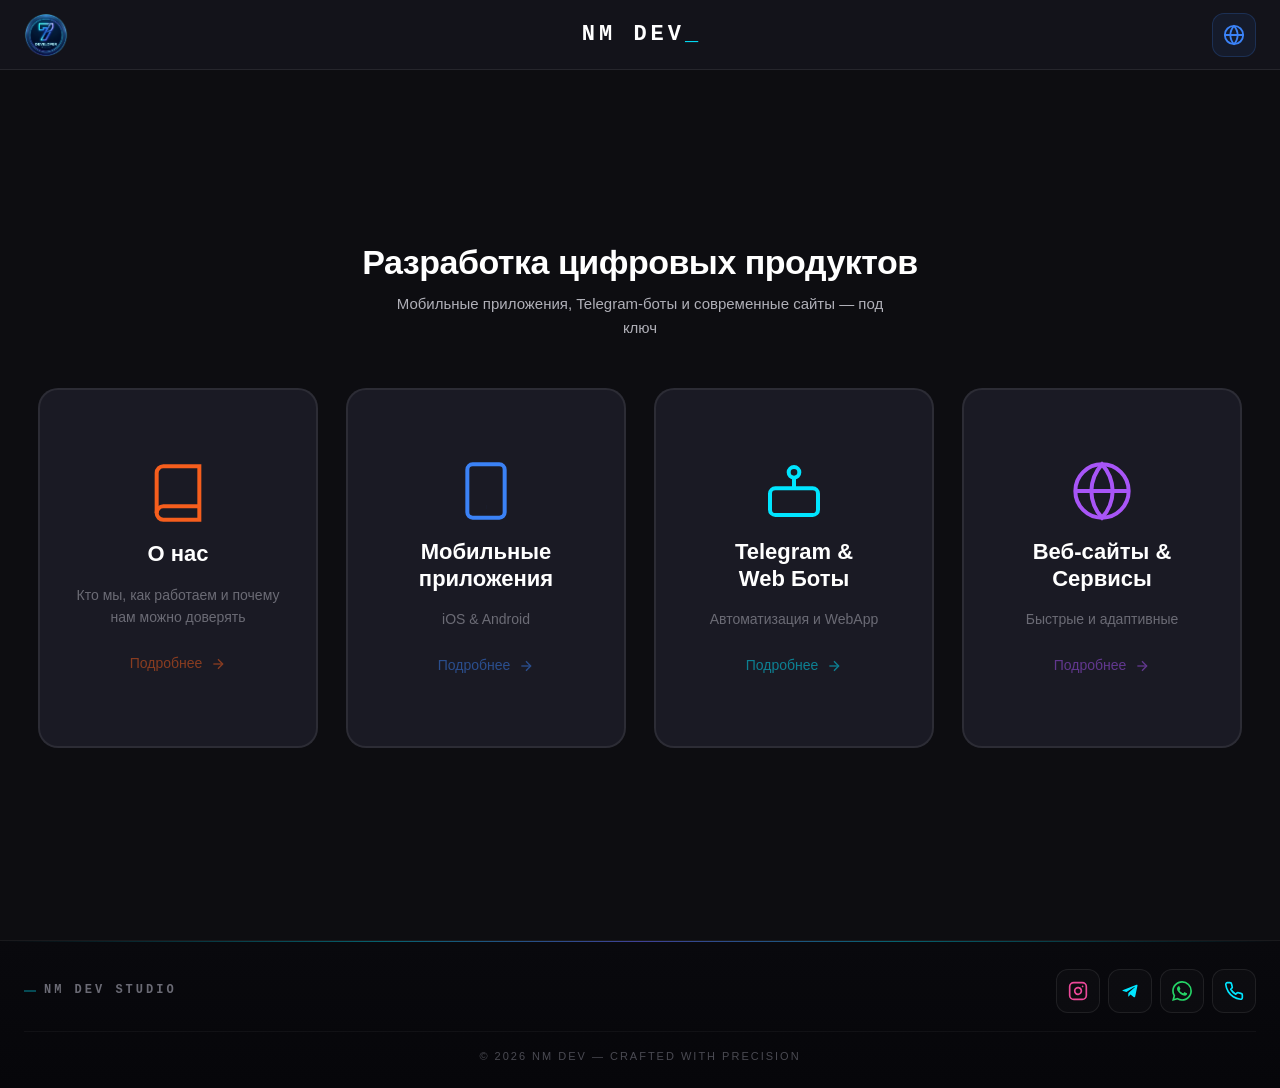
==== index.html @ 19e8420c "Initial commit: NM DEV portfolio website" ====
<!doctype html>
<html lang="ru" data-title-key="app_title">
  <head>
    <meta charset="UTF-8" />
    <meta name="viewport" content="width=device-width, initial-scale=1.0" />

    <!-- SEO -->
    <title>
      NM DEV — Разработка мобильных приложений, Telegram-ботов и сайтов
    </title>
    <meta
      name="description"
      content="NM DEV — студия разработки. Мобильные приложения iOS/Android, Telegram-боты, современные веб-сайты и сервисы под ключ. Работаем с Кыргызстаном, Казахстаном, Россией и США."
    />
    <meta
      name="keywords"
      content="разработка приложений, telegram бот, веб-сайт, мобильное приложение, Кыргызстан, Бишкек, NM DEV"
    />
    <meta name="author" content="NM DEV" />
    <link rel="canonical" href="https://nmdebug.com/" />

    <!-- Open Graph -->
    <meta property="og:type" content="website" />
    <meta
      property="og:title"
      content="NM DEV — Разработка приложений, ботов и сайтов"
    />
    <meta
      property="og:description"
      content="Мобильные приложения, Telegram-боты и современные сайты — под ключ."
    />
    <meta property="og:image" content="https://nmdebug.com/assets/logo.png" />
    <meta property="og:url" content="https://nmdebug.com/" />

    <!-- Twitter -->
    <meta name="twitter:card" content="summary_large_image" />
    <meta
      name="twitter:title"
      content="NM DEV — Разработка приложений, ботов и сайтов"
    />
    <meta
      name="twitter:description"
      content="Мобильные приложения, Telegram-боты и современные сайты — под ключ."
    />
    <meta name="twitter:image" content="https://nmdebug.com/assets/logo.png" />

    <!-- Favicon -->
    <link rel="icon" type="image/png" href="assets/logo.png" />

    <!-- CSS -->
    <link rel="stylesheet" href="css/base.css" />
    <link rel="stylesheet" href="css/layout.css" />
    <link rel="stylesheet" href="css/components.css" />
    <link rel="stylesheet" href="css/pages.css" />
    <link rel="stylesheet" href="css/responsive.css" />

    <!-- JSON-LD (Schema.org) -->
    <script type="application/ld+json">
      {
        "@context": "https://schema.org",
        "@type": "Organization",
        "name": "NM DEV",
        "url": "https://nmdebug.com/",
        "logo": "https://nmdebug.com/assets/logo.png",
        "description": "Студия разработки мобильных приложений, Telegram-ботов и веб-сайтов",
        "contactPoint": {
          "@type": "ContactPoint",
          "telephone": "+996-551-771-108",
          "contactType": "customer service",
          "availableLanguage": ["Russian", "English", "Kyrgyz"]
        }
      }
    </script>
  </head>
  <body>
    <div class="page-wrapper">
      <div id="header-slot"></div>

      <main class="main-content">
        <section class="home container">
          <h1 class="home__title" data-i18n="home_title">
            Разработка цифровых продуктов
          </h1>
          <p class="home__subtitle" data-i18n="home_subtitle">
            Мобильные приложения, Telegram-боты и современные сайты — под ключ
          </p>

          <div class="home__tiles">
            <a href="about.html" class="tile tile--orange">
              <svg
                class="tile__icon"
                viewBox="0 0 24 24"
                fill="none"
                stroke="currentColor"
                stroke-width="1.5"
              >
                <path d="M4 19.5A2.5 2.5 0 0 1 6.5 17H20" />
                <path
                  d="M6.5 2H20v20H6.5A2.5 2.5 0 0 1 4 19.5v-15A2.5 2.5 0 0 1 6.5 2z"
                />
              </svg>
              <h2 class="tile__title" data-i18n-html="card_about_title">
                О нас
              </h2>
              <p class="tile__subtitle" data-i18n="card_about_sub">
                Кто мы и как работаем
              </p>
              <span class="tile__cta">
                <span data-i18n="more_details">Подробнее</span>
                <svg
                  viewBox="0 0 24 24"
                  fill="none"
                  stroke="currentColor"
                  stroke-width="2"
                >
                  <line x1="5" y1="12" x2="19" y2="12" />
                  <polyline points="12 5 19 12 12 19" />
                </svg>
              </span>
            </a>

            <a href="mobile.html" class="tile tile--blue">
              <svg
                class="tile__icon"
                viewBox="0 0 24 24"
                fill="none"
                stroke="currentColor"
                stroke-width="1.5"
              >
                <rect x="5" y="2" width="14" height="20" rx="2" />
                <line x1="12" y1="18" x2="12.01" y2="18" />
              </svg>
              <h2 class="tile__title" data-i18n-html="card_mobile_title">
                Мобильные приложения
              </h2>
              <p class="tile__subtitle" data-i18n="card_mobile_sub">
                iOS & Android
              </p>
              <span class="tile__cta">
                <span data-i18n="more_details">Подробнее</span>
                <svg
                  viewBox="0 0 24 24"
                  fill="none"
                  stroke="currentColor"
                  stroke-width="2"
                >
                  <line x1="5" y1="12" x2="19" y2="12" />
                  <polyline points="12 5 19 12 12 19" />
                </svg>
              </span>
            </a>

            <a href="bots.html" class="tile tile--cyan">
              <svg
                class="tile__icon"
                viewBox="0 0 24 24"
                fill="none"
                stroke="currentColor"
                stroke-width="1.5"
              >
                <rect x="3" y="11" width="18" height="10" rx="2" />
                <circle cx="12" cy="5" r="2" />
                <path d="M12 7v4" />
              </svg>
              <h2 class="tile__title" data-i18n-html="card_bots_title">
                Telegram & Web Боты
              </h2>
              <p class="tile__subtitle" data-i18n="card_bots_sub">
                Автоматизация и WebApp
              </p>
              <span class="tile__cta">
                <span data-i18n="more_details">Подробнее</span>
                <svg
                  viewBox="0 0 24 24"
                  fill="none"
                  stroke="currentColor"
                  stroke-width="2"
                >
                  <line x1="5" y1="12" x2="19" y2="12" />
                  <polyline points="12 5 19 12 12 19" />
                </svg>
              </span>
            </a>

            <a href="web.html" class="tile tile--purple">
              <svg
                class="tile__icon"
                viewBox="0 0 24 24"
                fill="none"
                stroke="currentColor"
                stroke-width="1.5"
              >
                <circle cx="12" cy="12" r="10" />
                <line x1="2" y1="12" x2="22" y2="12" />
                <path
                  d="M12 2a15.3 15.3 0 0 1 4 10 15.3 15.3 0 0 1-4 10 15.3 15.3 0 0 1-4-10 15.3 15.3 0 0 1 4-10z"
                />
              </svg>
              <h2 class="tile__title" data-i18n-html="card_web_title">
                Веб-сайты & Сервисы
              </h2>
              <p class="tile__subtitle" data-i18n="card_web_sub">
                Быстрые и адаптивные
              </p>
              <span class="tile__cta">
                <span data-i18n="more_details">Подробнее</span>
                <svg
                  viewBox="0 0 24 24"
                  fill="none"
                  stroke="currentColor"
                  stroke-width="2"
                >
                  <line x1="5" y1="12" x2="19" y2="12" />
                  <polyline points="12 5 19 12 12 19" />
                </svg>
              </span>
            </a>
          </div>
        </section>
      </main>

      <div id="footer-slot"></div>
    </div>

    <script src="js/i18n.js"></script>
    <script src="js/common.js"></script>
    <script src="js/lang.js"></script>
    <script src="js/home.js"></script>
    <script>
      document.addEventListener("DOMContentLoaded", () => {
        initLayout({ typed: true });
        initLangSwitcher();
        applyTranslations();
        initTypewriter();
        initTilesEntrance();
      });
    </script>
  </body>
</html>
---- css/base.css ----
/* ============================================================
   BASE.CSS — переменные, reset, типографика
   ============================================================ */

/* ----- CSS-переменные (тема) ----- */
:root {
  /* Цвета — фон */
  --bg-main: #0d0d11;
  --bg-header: #13131a;
  --bg-card: #1a1a24;
  --bg-card-2: #181820;
  --bg-footer: #09090d;
  --bg-input: #1b1b24;

  /* Цвета — текст */
  --text-main: #ffffff;
  --text-muted: #b0b0b8;
  --text-dim: #6b6b75;
  --text-faint: #4a4a52;

  /* Цвета — акценты */
  --accent-cyan: #00e5ff;
  --accent-indigo: #6366f1;
  --accent-orange: #f65e1d;
  --accent-blue: #3b82f6;
  --accent-purple: #a855f7;
  --accent-green: #25d366;
  --accent-telegram: #0088cc;
  --accent-pink: #ec4899;
  --accent-amber: #fbbf24;
  --accent-red: #ef4444;
  --accent-teal: #14b8a6;
  --accent-deep-orange: #f97316;
  --accent-deep-purple: #8b5cf6;

  /* Границы */
  --border-subtle: rgba(255, 255, 255, 0.08);
  --border-medium: rgba(255, 255, 255, 0.15);

  /* Радиусы */
  --radius-sm: 8px;
  --radius-md: 12px;
  --radius-lg: 16px;
  --radius-xl: 20px;
  --radius-full: 9999px;

  /* Тени */
  --shadow-card: 0 8px 24px rgba(0, 0, 0, 0.4);
  --shadow-hover: 0 12px 32px rgba(0, 0, 0, 0.6);

  /* Переходы */
  --transition-fast: 0.15s ease;
  --transition: 0.25s ease;
  --transition-slow: 0.4s ease;

  /* Шрифты */
  --font-main:
    -apple-system, BlinkMacSystemFont, "Segoe UI", Roboto, "Helvetica Neue",
    Arial, sans-serif;
  --font-mono:
    "SF Mono", "Monaco", "Inconsolata", "Fira Code", "Courier New", monospace;

  /* Размеры контейнера */
  --container-max: 1280px;
  --container-pad: 24px;

  /* Шапка / футер */
  --header-h: 70px;
  --footer-h: 60px;
}

/* ----- Reset ----- */
*,
*::before,
*::after {
  box-sizing: border-box;
  margin: 0;
  padding: 0;
}

html {
  scroll-behavior: smooth;
  -webkit-text-size-adjust: 100%;
}

body {
  font-family: var(--font-main);
  background-color: var(--bg-main);
  color: var(--text-main);
  line-height: 1.6;
  font-size: 15px;
  min-height: 100vh;
  overflow-x: hidden;
  -webkit-font-smoothing: antialiased;
  -moz-osx-font-smoothing: grayscale;
}

img,
picture,
video,
svg {
  max-width: 100%;
  display: block;
}

a {
  color: inherit;
  text-decoration: none;
  transition: color var(--transition-fast);
}

button {
  font-family: inherit;
  cursor: pointer;
  border: none;
  background: none;
  color: inherit;
}

input,
textarea,
select {
  font-family: inherit;
  font-size: inherit;
  color: inherit;
}

ul,
ol {
  list-style: none;
}

/* ----- Типографика ----- */
h1,
h2,
h3,
h4,
h5,
h6 {
  font-weight: 700;
  line-height: 1.2;
  color: var(--text-main);
}

h1 {
  font-size: clamp(28px, 4vw, 42px);
}
h2 {
  font-size: clamp(22px, 3vw, 32px);
}
h3 {
  font-size: clamp(18px, 2.5vw, 24px);
}
h4 {
  font-size: clamp(16px, 2vw, 20px);
}

p {
  color: var(--text-muted);
}

/* ----- Скроллбар (Webkit) ----- */
::-webkit-scrollbar {
  width: 10px;
  height: 10px;
}

::-webkit-scrollbar-track {
  background: var(--bg-main);
}

::-webkit-scrollbar-thumb {
  background: #2a2a34;
  border-radius: var(--radius-full);
}

::-webkit-scrollbar-thumb:hover {
  background: #3a3a44;
}

/* Firefox */
* {
  scrollbar-width: thin;
  scrollbar-color: #2a2a34 var(--bg-main);
}

/* ----- Утилиты ----- */
.hidden {
  display: none !important;
}
.sr-only {
  position: absolute;
  width: 1px;
  height: 1px;
  padding: 0;
  margin: -1px;
  overflow: hidden;
  clip: rect(0, 0, 0, 0);
  border: 0;
}

.text-center {
  text-align: center;
}
.text-muted {
  color: var(--text-muted);
}

/* ----- Уважение к настройкам пользователя ----- */
@media (prefers-reduced-motion: reduce) {
  *,
  *::before,
  *::after {
    animation-duration: 0.01ms !important;
    animation-iteration-count: 1 !important;
    transition-duration: 0.01ms !important;
    scroll-behavior: auto !important;
  }
}
---- css/layout.css ----
/* ============================================================
   LAYOUT.CSS — контейнер, шапка, футер, сетка
   ============================================================ */

/* ----- Контейнер ----- */
.container {
  width: 100%;
  max-width: var(--container-max);
  margin: 0 auto;
  padding-left: var(--container-pad);
  padding-right: var(--container-pad);
}

/* ----- Общая обёртка страницы ----- */
.page-wrapper {
  display: flex;
  flex-direction: column;
  min-height: 100vh;
}

.main-content {
  flex: 1;
  padding: 40px 0 60px;
}

/* ============================================================
   HEADER
   ============================================================ */
.site-header {
  position: sticky;
  top: 0;
  z-index: 100;
  width: 100%;
  height: var(--header-h);
  background: var(--bg-header);
  border-bottom: 1px solid var(--border-subtle);
  backdrop-filter: blur(8px);
}

.site-header__inner {
  height: 100%;
  display: grid;
  grid-template-columns: 1fr auto 1fr;
  align-items: center;
  gap: 16px;
}

/* Логотип слева */
.site-header__logo-link {
  display: inline-flex;
  align-items: center;
  justify-self: start;
  transition: transform var(--transition);
}

.site-header__logo-link:hover {
  transform: scale(1.05);
}

.site-header__logo {
  width: 44px;
  height: 44px;
  border-radius: 50%;
  object-fit: cover;
  animation: pulseGlow 2.5s ease-in-out infinite;
  will-change: transform, filter;
}

@keyframes pulseGlow {
  0%,
  100% {
    transform: scale(1);
    filter: drop-shadow(0 0 6px rgba(0, 229, 255, 0.3));
  }
  50% {
    transform: scale(1.08);
    filter: drop-shadow(0 0 16px rgba(0, 229, 255, 0.6));
  }
}

/* Центральный блок с названием */
.site-header__title-wrap {
  justify-self: center;
  display: flex;
  align-items: center;
  white-space: nowrap;
}

/* Название "NM DEV" — печатная машинка (только на главной) */
.site-header__typed {
  font-family: var(--font-mono);
  font-size: 22px;
  font-weight: 900;
  letter-spacing: 4px;
  color: var(--text-main);
  white-space: nowrap;
}

.site-header__cursor {
  display: inline-block;
  color: var(--accent-cyan);
  font-family: var(--font-mono);
  font-size: 22px;
  font-weight: 700;
  animation: blink 0.5s steps(1) infinite;
}

@keyframes blink {
  0%,
  50% {
    opacity: 1;
  }
  51%,
  100% {
    opacity: 0;
  }
}

/* Статичный текст "NM DEV" (не на главной) */
.site-header__static {
  font-family: var(--font-mono);
  font-size: 20px;
  font-weight: 900;
  letter-spacing: 4px;
  color: var(--text-main);
}

/* Правая часть — переключатель языка */
.site-header__actions {
  display: flex;
  align-items: center;
  justify-content: flex-end;
  gap: 12px;
  justify-self: end;
}

/* Кнопка-глобус */
.lang-btn {
  display: flex;
  align-items: center;
  justify-content: center;
  width: 44px;
  height: 44px;
  border-radius: var(--radius-md);
  color: var(--accent-blue);
  background: rgba(59, 130, 246, 0.08);
  border: 1px solid rgba(59, 130, 246, 0.2);
  transition: all var(--transition-fast);
}

.lang-btn:hover {
  background: rgba(59, 130, 246, 0.15);
  border-color: rgba(59, 130, 246, 0.4);
  transform: translateY(-1px);
}

.lang-btn svg {
  width: 22px;
  height: 22px;
}

/* Выпадающее меню языков */
.lang-menu {
  position: absolute;
  top: calc(var(--header-h) - 6px);
  right: var(--container-pad);
  min-width: 180px;
  background: var(--bg-card);
  border: 1px solid var(--border-medium);
  border-radius: var(--radius-md);
  padding: 6px;
  box-shadow: var(--shadow-card);
  opacity: 0;
  visibility: hidden;
  transform: translateY(-8px);
  transition:
    opacity var(--transition),
    transform var(--transition),
    visibility var(--transition);
  z-index: 200;
}

.lang-menu.is-open {
  opacity: 1;
  visibility: visible;
  transform: translateY(0);
}

.lang-menu__item {
  display: flex;
  align-items: center;
  gap: 10px;
  width: 100%;
  padding: 10px 14px;
  border-radius: var(--radius-sm);
  font-size: 14px;
  color: var(--text-main);
  text-align: left;
  transition: background var(--transition-fast);
  cursor: pointer;
}

.lang-menu__item:hover {
  background: rgba(0, 229, 255, 0.08);
}

.lang-menu__item.is-active {
  color: var(--accent-cyan);
  font-weight: 600;
  background: rgba(0, 229, 255, 0.06);
}

.lang-menu__check {
  width: 16px;
  height: 16px;
  flex-shrink: 0;
  visibility: hidden;
}

.lang-menu__item.is-active .lang-menu__check {
  visibility: visible;
}

/* ============================================================
   FOOTER — премиум-стиль
   ============================================================ */
.site-footer {
  position: relative;
  width: 100%;
  padding: 28px 0 22px;
  background: linear-gradient(180deg, #09090d 0%, #06060a 100%);
  border-top: 1px solid var(--border-subtle);
  overflow: hidden;
}

/* Декоративная линия сверху — градиент */
.site-footer::before {
  content: "";
  position: absolute;
  top: 0;
  left: 0;
  right: 0;
  height: 1px;
  background: linear-gradient(
    90deg,
    transparent 0%,
    rgba(0, 229, 255, 0.4) 30%,
    rgba(99, 102, 241, 0.6) 50%,
    rgba(0, 229, 255, 0.4) 70%,
    transparent 100%
  );
}

.site-footer__inner {
  display: flex;
  align-items: center;
  justify-content: space-between;
  gap: 20px;
  flex-wrap: wrap;
}

/* Копирайт — премиум-типографика */
.site-footer__copy {
  font-family: var(--font-mono);
  font-size: 12px;
  letter-spacing: 3px;
  color: var(--text-dim);
  text-transform: uppercase;
  position: relative;
  padding-left: 20px;
  font-weight: 600;
}

.site-footer__copy::before {
  content: "";
  position: absolute;
  left: 0;
  top: 50%;
  transform: translateY(-50%);
  width: 12px;
  height: 1px;
  background: var(--accent-cyan);
  opacity: 0.6;
}

/* Соцсети */
.site-footer__socials {
  display: flex;
  align-items: center;
  gap: 8px;
}

.site-footer__link {
  position: relative;
  display: inline-flex;
  align-items: center;
  justify-content: center;
  width: 44px;
  height: 44px;
  border-radius: 12px;
  background: rgba(255, 255, 255, 0.02);
  border: 1px solid var(--border-subtle);
  color: var(--accent-cyan);
  transition: all 0.3s cubic-bezier(0.4, 0, 0.2, 1);
  overflow: hidden;
}

.site-footer__link::before {
  content: "";
  position: absolute;
  inset: 0;
  background: radial-gradient(
    circle at center,
    currentColor 0%,
    transparent 70%
  );
  opacity: 0;
  transition: opacity 0.3s ease;
}

.site-footer__link:hover {
  transform: translateY(-4px);
  border-color: currentColor;
  background: rgba(255, 255, 255, 0.04);
  box-shadow: 0 8px 24px -4px currentColor;
}

.site-footer__link:hover::before {
  opacity: 0.08;
}

.site-footer__link svg {
  width: 20px;
  height: 20px;
  position: relative;
  z-index: 1;
  transition: transform 0.3s ease;
}

.site-footer__link:hover svg {
  transform: scale(1.1);
}

/* Цвета соцсетей */
.site-footer__link--instagram {
  color: #ec4899;
}
.site-footer__link--telegram {
  color: #00e5ff;
}
.site-footer__link--whatsapp {
  color: #25d366;
}
.site-footer__link--phone {
  color: #00e5ff;
}

/* Нижняя полоса */
.site-footer__bottom {
  margin-top: 18px;
  padding-top: 16px;
  border-top: 1px solid rgba(255, 255, 255, 0.04);
  text-align: center;
  font-size: 11px;
  color: var(--text-faint);
  letter-spacing: 2px;
  text-transform: uppercase;
}
---- css/components.css ----
/* ============================================================
   COMPONENTS.CSS — карточки, кнопки, чипы, поля, бейджи
   ============================================================ */

/* ============================================================
   Кнопки
   ============================================================ */
.btn {
  display: inline-flex;
  align-items: center;
  justify-content: center;
  gap: 10px;
  height: 48px;
  padding: 0 22px;
  border-radius: var(--radius-md);
  font-size: 14px;
  font-weight: 600;
  white-space: nowrap;
  transition:
    transform var(--transition-fast),
    box-shadow var(--transition-fast),
    filter var(--transition-fast);
  cursor: pointer;
  user-select: none;
}

.btn:hover {
  transform: translateY(-2px);
}

.btn:active {
  transform: translateY(0);
}

.btn svg {
  width: 18px;
  height: 18px;
  flex-shrink: 0;
}

.btn--telegram {
  background: var(--accent-telegram);
  color: #fff;
  box-shadow: 0 4px 14px rgba(0, 136, 204, 0.35);
}

.btn--telegram:hover {
  box-shadow: 0 6px 20px rgba(0, 136, 204, 0.5);
}

.btn--whatsapp {
  background: var(--accent-green);
  color: #fff;
  box-shadow: 0 4px 14px rgba(37, 211, 102, 0.35);
}

.btn--whatsapp:hover {
  box-shadow: 0 6px 20px rgba(37, 211, 102, 0.5);
}

.btn--cyan {
  background: var(--accent-cyan);
  color: #000;
  box-shadow: 0 4px 14px rgba(0, 229, 255, 0.35);
}

.btn--cyan:hover {
  box-shadow: 0 6px 20px rgba(0, 229, 255, 0.5);
}

.btn--indigo {
  background: var(--accent-indigo);
  color: #fff;
  box-shadow: 0 4px 14px rgba(99, 102, 241, 0.35);
}

.btn--outline {
  background: transparent;
  border: 1.5px solid var(--accent-cyan);
  color: var(--accent-cyan);
}

.btn--outline:hover {
  background: rgba(0, 229, 255, 0.08);
}

.btn--full {
  width: 100%;
}

.btn--lg {
  height: 54px;
  font-size: 15px;
}

.btn--sm {
  height: 40px;
  font-size: 13px;
  padding: 0 16px;
}

.btn--sm svg {
  width: 16px;
  height: 16px;
}

/* ============================================================
   Карточки
   ============================================================ */
.card {
  background: var(--bg-card);
  border: 1px solid var(--border-subtle);
  border-radius: var(--radius-lg);
  padding: 24px;
  transition:
    border-color var(--transition),
    transform var(--transition),
    box-shadow var(--transition);
}

.card h3 {
  margin-bottom: 12px;
  font-size: 18px;
}

.card--hover:hover {
  border-color: var(--border-medium);
  transform: translateY(-4px);
  box-shadow: var(--shadow-card);
}

.card--accent {
  border-color: rgba(0, 229, 255, 0.25);
}

/* ============================================================
   Интерактивная карточка (главная)
   ============================================================ */
.tile {
  position: relative;
  display: flex;
  flex-direction: column;
  align-items: center;
  justify-content: center;
  gap: 16px;
  width: 280px;
  height: 360px;
  padding: 28px 24px;
  background: var(--bg-card);
  border: 2px solid var(--border-subtle);
  border-radius: var(--radius-xl);
  text-align: center;
  cursor: pointer;
  transition:
    transform 0.35s cubic-bezier(0.34, 1.56, 0.64, 1),
    border-color 0.3s ease,
    box-shadow 0.3s ease;
  will-change: transform;
  transform: translateY(0) scale(1);
  transform-origin: center bottom;
}

/* Hover — приподнимание + увеличение + свечение */
.tile:hover {
  transform: translateY(-16px) scale(1.05) !important;
  border-color: var(--tile-accent, var(--accent-cyan)) !important;
  box-shadow:
    0 20px 40px -10px rgba(var(--tile-accent-rgb, 0, 229, 255), 0.4),
    0 0 40px 4px rgba(var(--tile-accent-rgb, 0, 229, 255), 0.25) !important;
  z-index: 10;
}

/* Плавное сжатие при клике */
.tile:active {
  transform: translateY(-8px) scale(1.02);
  transition-duration: 0.1s;
}

/* Иконка — увеличивается */
.tile__icon {
  width: 64px;
  height: 64px;
  color: var(--tile-accent, var(--accent-cyan));
  transition: transform 0.35s ease;
}

.tile:hover .tile__icon {
  transform: scale(1.15) rotate(-3deg);
}

/* Заголовок */
.tile__title {
  font-size: 22px;
  font-weight: 700;
  line-height: 1.2;
  color: var(--text-main);
  white-space: pre-line;
  transition: color 0.3s ease;
}

/* Подзаголовок */
.tile__subtitle {
  font-size: 14px;
  color: var(--text-dim);
  transition: color 0.3s ease;
}

.tile:hover .tile__subtitle {
  color: var(--text-muted);
}

/* CTA (Подробнее →) */
.tile__cta {
  display: inline-flex;
  align-items: center;
  gap: 8px;
  margin-top: 8px;
  font-size: 14px;
  color: var(--tile-accent, var(--accent-cyan));
  opacity: 0.5;
  transition: opacity 0.3s ease, gap 0.3s ease;
}

.tile:hover .tile__cta {
  opacity: 1;
  gap: 12px;
}

.tile__cta svg {
  width: 16px;
  height: 16px;
  transition: transform 0.3s ease;
}

.tile:hover .tile__cta svg {
  transform: translateX(4px);
}

/* Акценты плиток */
.tile--orange {
  --tile-accent: var(--accent-orange);
  --tile-accent-rgb: 246, 94, 29;
}

.tile--blue {
  --tile-accent: var(--accent-blue);
  --tile-accent-rgb: 59, 130, 246;
}

.tile--cyan {
  --tile-accent: var(--accent-cyan);
  --tile-accent-rgb: 0, 229, 255;
}

.tile--purple {
  --tile-accent: var(--accent-purple);
  --tile-accent-rgb: 168, 85, 247;
}

/* ============================================================
   Section title
   ============================================================ */
.section-title {
  font-size: clamp(20px, 2.5vw, 26px);
  font-weight: 700;
  margin-bottom: 12px;
}

.section-subtitle {
  font-size: 15px;
  color: var(--text-muted);
  margin-bottom: 28px;
}

/* ============================================================
   Chips (категории)
   ============================================================ */
.chips {
  display: flex;
  flex-wrap: wrap;
  gap: 10px;
  margin-bottom: 28px;
}

.chip {
  display: inline-flex;
  align-items: center;
  gap: 8px;
  padding: 10px 14px;
  background: var(--bg-card);
  border: 1px solid var(--border-subtle);
  border-radius: var(--radius-lg);
  font-size: 13px;
  font-weight: 500;
  color: var(--text-main);
  cursor: pointer;
  transition: all var(--transition-fast);
  white-space: nowrap;
}

.chip svg {
  width: 17px;
  height: 17px;
  color: var(--chip-accent, var(--text-muted));
  flex-shrink: 0;
  transition: color var(--transition-fast);
}

.chip:hover {
  border-color: var(--border-medium);
}

.chip.is-active {
  background: rgba(var(--chip-accent-rgb, 0, 229, 255), 0.15);
  border-color: var(--chip-accent, var(--accent-cyan));
  color: var(--chip-accent, var(--accent-cyan));
  font-weight: 600;
  box-shadow: 0 4px 12px rgba(var(--chip-accent-rgb, 0, 229, 255), 0.25);
}

.chip.is-active svg {
  color: var(--chip-accent, var(--accent-cyan));
}

/* ============================================================
   Поля ввода
   ============================================================ */
.field {
  display: flex;
  flex-direction: column;
  gap: 6px;
  margin-bottom: 14px;
}

.field__label {
  font-size: 12px;
  color: var(--text-dim);
  font-weight: 500;
}

.field__input,
.field__textarea {
  width: 100%;
  padding: 12px 16px;
  background: var(--bg-input);
  border: 1px solid transparent;
  border-radius: var(--radius-md);
  font-size: 14px;
  color: var(--text-main);
  outline: none;
  transition:
    border-color var(--transition-fast),
    box-shadow var(--transition-fast);
}

.field__input::placeholder,
.field__textarea::placeholder {
  color: var(--text-faint);
}

.field__input:focus,
.field__textarea:focus {
  border-color: var(--accent-cyan);
  box-shadow: 0 0 0 3px rgba(0, 229, 255, 0.1);
}

.field__input.is-invalid,
.field__textarea.is-invalid {
  border-color: var(--accent-red);
}

.field__error {
  font-size: 11px;
  color: var(--accent-red);
  min-height: 14px;
}

/* ============================================================
   Badge
   ============================================================ */
.badge {
  display: inline-block;
  padding: 2px 8px;
  border-radius: var(--radius-sm);
  font-size: 11px;
  font-weight: 700;
  background: rgba(0, 229, 255, 0.12);
  color: var(--accent-cyan);
}

.badge--muted {
  background: rgba(255, 255, 255, 0.06);
  color: var(--text-muted);
}

.badge--green {
  background: rgba(37, 211, 102, 0.15);
  color: var(--accent-green);
}

.badge--red {
  background: rgba(239, 68, 68, 0.15);
  color: var(--accent-red);
}

/* ============================================================
   Actions (группа кнопок)
   ============================================================ */
.actions {
  display: flex;
  flex-direction: column;
  gap: 12px;
  max-width: 400px;
  margin: 32px auto 0;
}
---- css/pages.css ----
/* ============================================================
   PAGES.CSS — стили конкретных страниц + калькулятор v2
   ============================================================ */

/* ============================================================
   ГЛАВНАЯ (index.html)
   ============================================================ */
.home {
  display: flex;
  flex-direction: column;
  align-items: center;
  justify-content: center;
  min-height: calc(100vh - var(--header-h) - var(--footer-h));
  padding: 40px 0;
}

.home__title {
  font-size: clamp(24px, 3vw, 34px);
  font-weight: 700;
  text-align: center;
  margin-bottom: 10px;
  letter-spacing: -0.5px;
}

.home__subtitle {
  font-size: 15px;
  color: var(--text-muted);
  text-align: center;
  margin-bottom: 48px;
  max-width: 520px;
}

.home__tiles {
  display: flex;
  flex-wrap: wrap;
  justify-content: center;
  gap: 28px;
}

/* ============================================================
   ВНУТРЕННИЕ СТРАНИЦЫ
   ============================================================ */
.page-header {
  margin-bottom: 32px;
}

.page-header__title {
  font-size: clamp(24px, 3vw, 32px);
  font-weight: 700;
  margin-bottom: 8px;
}

.page-header__subtitle {
  font-size: 15px;
  color: var(--text-muted);
  max-width: 720px;
}

/* Кнопка "Назад" */
.back-btn {
  display: inline-flex;
  align-items: center;
  gap: 8px;
  padding: 8px 14px 8px 10px;
  border-radius: var(--radius-md);
  font-size: 13px;
  color: var(--text-muted);
  background: transparent;
  transition:
    background var(--transition-fast),
    color var(--transition-fast);
  margin-bottom: 20px;
}

.back-btn:hover {
  background: rgba(0, 229, 255, 0.08);
  color: var(--accent-cyan);
}

.back-btn svg {
  width: 16px;
  height: 16px;
}

/* ============================================================
   ABOUT (about.html)
   ============================================================ */
.about__cards {
  display: grid;
  grid-template-columns: repeat(auto-fit, minmax(300px, 1fr));
  gap: 20px;
  margin-bottom: 32px;
}

.about__cta {
  max-width: 400px;
  margin: 0 auto;
}

/* ============================================================
   MOBILE (mobile.html) — эмулятор телефона
   ============================================================ */
.phone-frame {
  width: 290px;
  height: 560px;
  margin: 0 auto 32px;
  padding: 10px;
  background: var(--bg-header);
  border: 3px solid var(--border-medium);
  border-radius: 40px;
  box-shadow: 0 0 40px rgba(0, 229, 255, 0.15);
}

.phone-frame__inner {
  width: 100%;
  height: 100%;
  background: var(--bg-card-2);
  border-radius: 30px;
  overflow: hidden;
  display: flex;
  flex-direction: column;
}

/* ============================================================
   BOTS (bots.html) — эмулятор Telegram
   ============================================================ */
.tg-chat {
  max-width: 480px;
  margin: 0 auto 32px;
  background: #0e1621;
  border: 1.5px solid rgba(0, 229, 255, 0.35);
  border-radius: 22px;
  box-shadow: 0 8px 32px rgba(0, 229, 255, 0.15);
  overflow: hidden;
}

.tg-chat__header {
  padding: 12px 14px;
  background: #17212b;
  border-bottom: 1px solid rgba(255, 255, 255, 0.05);
}

.tg-chat__body {
  padding: 18px 14px;
  min-height: 260px;
}

.tg-chat__input {
  padding: 10px 14px;
  background: #17212b;
  border-top: 1px solid rgba(255, 255, 255, 0.05);
  color: rgba(255, 255, 255, 0.35);
  font-size: 13px;
}

/* ============================================================
   WEB (web.html) — эмулятор браузера
   ============================================================ */
.browser-frame {
  background: var(--bg-card-2);
  border: 1px solid var(--border-subtle);
  border-radius: 12px;
  box-shadow: 0 10px 32px rgba(0, 0, 0, 0.5);
  overflow: hidden;
  margin-bottom: 32px;
}

.browser-frame__bar {
  display: flex;
  align-items: center;
  gap: 6px;
  height: 40px;
  padding: 0 16px;
  background: #22222e;
}

.browser-frame__dot {
  width: 10px;
  height: 10px;
  border-radius: 50%;
}

.browser-frame__dot--red {
  background: #ff5f57;
}
.browser-frame__dot--yellow {
  background: #ffbd2e;
}
.browser-frame__dot--green {
  background: #28c840;
}

.browser-frame__url {
  flex: 1;
  margin-left: 16px;
  padding: 6px 12px;
  background: rgba(0, 0, 0, 0.3);
  border-radius: 6px;
  font-size: 11px;
  color: var(--text-dim);
  font-family: var(--font-mono);
}

.browser-frame__body {
  padding: 24px;
  min-height: 450px;
}

/* ============================================================
   CALCULATOR (calculator.html) v2
   ============================================================ */

/* ----- Большие табы ----- */
.calc-tabs {
  display: grid;
  grid-template-columns: repeat(3, 1fr);
  gap: 10px;
  margin-bottom: 28px;
}

.calc-tab {
  display: flex;
  align-items: center;
  justify-content: center;
  gap: 10px;
  padding: 18px 20px;
  background: var(--bg-card);
  border: 1.5px solid var(--border-subtle);
  border-radius: var(--radius-lg);
  font-size: 14px;
  font-weight: 600;
  color: var(--text-muted);
  cursor: pointer;
  transition: all var(--transition-fast);
  white-space: nowrap;
}

.calc-tab svg {
  width: 22px;
  height: 22px;
  flex-shrink: 0;
  transition: transform var(--transition-fast);
}

.calc-tab:hover {
  border-color: var(--border-medium);
  color: var(--text-main);
  transform: translateY(-2px);
}

.calc-tab:hover svg {
  transform: scale(1.1);
}

.calc-tab.is-active {
  background: linear-gradient(
    135deg,
    rgba(0, 229, 255, 0.15),
    rgba(0, 229, 255, 0.05)
  );
  border-color: var(--accent-cyan);
  color: var(--accent-cyan);
  box-shadow: 0 8px 24px -8px rgba(0, 229, 255, 0.4);
}

/* ----- Layout ----- */
.calc-layout {
  display: grid;
  grid-template-columns: 1fr 340px;
  gap: 32px;
  align-items: start;
}

.calc-side {
  position: sticky;
  top: calc(var(--header-h) + 20px);
  background: var(--bg-header);
  padding: 20px;
  border-radius: var(--radius-lg);
  border: 1px solid var(--border-subtle);
  display: flex;
  flex-direction: column;
  gap: 14px;
}

/* ----- Переключатель валют ----- */
.currency-switcher {
  display: grid;
  grid-template-columns: repeat(3, 1fr);
  gap: 4px;
  padding: 4px;
  background: var(--bg-card);
  border: 1px solid var(--border-subtle);
  border-radius: var(--radius-md);
}

.currency-btn {
  padding: 8px 10px;
  background: transparent;
  border: none;
  border-radius: 8px;
  font-size: 12px;
  font-weight: 600;
  letter-spacing: 1px;
  color: var(--text-dim);
  cursor: pointer;
  transition: all var(--transition-fast);
}

.currency-btn:hover {
  color: var(--text-main);
}

.currency-btn.is-active {
  background: var(--accent-cyan);
  color: #000;
  box-shadow: 0 2px 8px rgba(0, 229, 255, 0.3);
}

/* ----- Бюджет ----- */
.calc-budget {
  text-align: center;
  padding: 20px;
  background: linear-gradient(135deg, #1f1f2c, #13131a);
  border: 1px solid rgba(0, 229, 255, 0.3);
  border-radius: var(--radius-lg);
}

.calc-budget__label {
  font-size: 12px;
  color: var(--text-muted);
  margin-bottom: 6px;
}

.calc-budget__value {
  font-size: 30px;
  font-weight: 700;
  color: var(--accent-cyan);
  margin-bottom: 6px;
  line-height: 1.1;
}

.calc-budget__deadline {
  font-size: 11px;
  color: var(--text-faint);
}

/* ----- Опции ----- */
.calc-options {
  display: flex;
  flex-direction: column;
  gap: 8px;
}

.calc-option {
  display: flex;
  align-items: center;
  gap: 12px;
  padding: 14px 16px;
  background: var(--bg-card-2);
  border: 1.5px solid transparent;
  border-radius: var(--radius-md);
  cursor: pointer;
  transition: all var(--transition-fast);
  user-select: none;
}

.calc-option:hover {
  border-color: var(--border-medium);
  background: var(--bg-card);
}

.calc-option.is-active {
  background: rgba(0, 229, 255, 0.1);
  border-color: var(--accent-cyan);
  box-shadow: 0 0 0 3px rgba(0, 229, 255, 0.08);
}

.calc-option__check {
  width: 22px;
  height: 22px;
  border: 2px solid var(--text-faint);
  border-radius: 50%;
  display: flex;
  align-items: center;
  justify-content: center;
  font-size: 13px;
  font-weight: 900;
  color: transparent;
  flex-shrink: 0;
  transition: all var(--transition-fast);
}

.calc-option.is-active .calc-option__check {
  background: var(--accent-cyan);
  border-color: var(--accent-cyan);
  color: #000;
}

.calc-option__label {
  flex: 1;
  min-width: 0;
  display: flex;
  flex-direction: column;
  gap: 2px;
  font-size: 14px;
  color: var(--text-main);
}

.calc-option__label strong {
  font-weight: 600;
}

.calc-option__label small {
  font-size: 12px;
  color: var(--text-dim);
}

.calc-option__price {
  font-size: 14px;
  font-weight: 700;
  color: var(--text-muted);
  white-space: nowrap;
  transition: color var(--transition-fast);
}

.calc-option.is-active .calc-option__price {
  color: var(--accent-cyan);
}

/* ----- Функции ----- */
.calc-features {
  display: grid;
  grid-template-columns: repeat(auto-fill, minmax(280px, 1fr));
  gap: 10px;
}

.calc-feature {
  display: flex;
  align-items: center;
  gap: 12px;
  padding: 12px 14px;
  background: var(--bg-card-2);
  border: 1.5px solid transparent;
  border-radius: var(--radius-md);
  cursor: pointer;
  transition: all var(--transition-fast);
  user-select: none;
}

.calc-feature:hover {
  border-color: var(--border-medium);
  background: var(--bg-card);
}

.calc-feature.is-active {
  background: rgba(0, 229, 255, 0.08);
  border-color: rgba(0, 229, 255, 0.6);
}

.calc-feature__check {
  width: 20px;
  height: 20px;
  border: 2px solid var(--text-faint);
  border-radius: 6px;
  display: flex;
  align-items: center;
  justify-content: center;
  font-size: 12px;
  font-weight: 900;
  color: transparent;
  flex-shrink: 0;
  transition: all var(--transition-fast);
}

.calc-feature.is-active .calc-feature__check {
  background: var(--accent-cyan);
  border-color: var(--accent-cyan);
  color: #000;
}

.calc-feature__label {
  flex: 1;
  min-width: 0;
  font-size: 13px;
  color: var(--text-main);
  line-height: 1.3;
}

.calc-feature__price {
  font-size: 12px;
  font-weight: 700;
  color: var(--text-dim);
  white-space: nowrap;
  transition: color var(--transition-fast);
}

.calc-feature.is-active .calc-feature__price {
  color: var(--accent-cyan);
}

/* ----- Срочность (тумблер) ----- */
.calc-urgent {
  display: flex;
  align-items: center;
  gap: 14px;
  padding: 16px 18px;
  background: linear-gradient(
    135deg,
    rgba(251, 191, 36, 0.08),
    rgba(251, 191, 36, 0.02)
  );
  border: 1.5px solid rgba(251, 191, 36, 0.3);
  border-radius: var(--radius-lg);
  cursor: pointer;
  transition: all var(--transition-fast);
  user-select: none;
}

.calc-urgent:hover {
  border-color: rgba(251, 191, 36, 0.5);
}

.calc-urgent.is-active {
  background: linear-gradient(
    135deg,
    rgba(251, 191, 36, 0.15),
    rgba(251, 191, 36, 0.05)
  );
  border-color: var(--accent-amber);
  box-shadow: 0 4px 16px -4px rgba(251, 191, 36, 0.4);
}

.calc-urgent__icon {
  font-size: 26px;
  line-height: 1;
}

.calc-urgent__text {
  flex: 1;
  display: flex;
  flex-direction: column;
  gap: 2px;
}

.calc-urgent__text strong {
  font-size: 14px;
  color: var(--text-main);
}

.calc-urgent__text small {
  font-size: 11px;
  color: var(--text-dim);
}

.calc-urgent__toggle {
  width: 44px;
  height: 24px;
  background: rgba(255, 255, 255, 0.1);
  border-radius: 999px;
  position: relative;
  transition: background var(--transition-fast);
  flex-shrink: 0;
}

.calc-urgent.is-active .calc-urgent__toggle {
  background: var(--accent-amber);
}

.calc-urgent__slider {
  position: absolute;
  top: 3px;
  left: 3px;
  width: 18px;
  height: 18px;
  background: #fff;
  border-radius: 50%;
  transition: transform var(--transition-fast);
  box-shadow: 0 1px 4px rgba(0, 0, 0, 0.3);
}

.calc-urgent.is-active .calc-urgent__slider {
  transform: translateX(20px);
}

/* ----- Разбивка бюджета ----- */
.calc-breakdown {
  margin-top: 24px;
  padding: 18px 20px;
  background: var(--bg-card-2);
  border: 1px solid var(--border-subtle);
  border-radius: var(--radius-lg);
}

.calc-breakdown h4 {
  font-size: 13px;
  color: var(--text-muted);
  margin-bottom: 12px;
  text-transform: uppercase;
  letter-spacing: 1px;
}

.calc-breakdown__row {
  display: flex;
  justify-content: space-between;
  padding: 8px 0;
  font-size: 13px;
  color: var(--text-muted);
  border-bottom: 1px solid rgba(255, 255, 255, 0.04);
}

.calc-breakdown__row:last-child {
  border-bottom: none;
}

.calc-breakdown__row--accent {
  color: var(--accent-amber);
  font-weight: 600;
  border-top: 1px solid rgba(251, 191, 36, 0.2);
  margin-top: 6px;
  padding-top: 12px;
}

/* ============================================================
   MODAL
   ============================================================ */
.modal {
  position: fixed;
  inset: 0;
  background: rgba(0, 0, 0, 0.7);
  backdrop-filter: blur(6px);
  display: flex;
  align-items: center;
  justify-content: center;
  padding: 20px;
  z-index: 1000;
  opacity: 0;
  visibility: hidden;
  transition:
    opacity var(--transition),
    visibility var(--transition);
}

.modal.is-open {
  opacity: 1;
  visibility: visible;
}

.modal__content {
  position: relative;
  width: 100%;
  max-width: 480px;
  background: var(--bg-header);
  border: 1px solid var(--border-medium);
  border-radius: var(--radius-xl);
  padding: 28px;
  max-height: 90vh;
  overflow-y: auto;
}

.modal__content h3 {
  margin-bottom: 6px;
  font-size: 20px;
}

.modal__content > p {
  font-size: 13px;
  color: var(--text-muted);
  margin-bottom: 20px;
}

.modal__close {
  position: absolute;
  top: 14px;
  right: 16px;
  width: 32px;
  height: 32px;
  display: flex;
  align-items: center;
  justify-content: center;
  font-size: 22px;
  color: var(--text-dim);
  border-radius: var(--radius-md);
  transition: background var(--transition-fast);
}

.modal__close:hover {
  background: rgba(255, 255, 255, 0.05);
  color: var(--text-main);
}

.modal__actions {
  display: grid;
  grid-template-columns: 1fr 1fr;
  gap: 10px;
  margin-top: 20px;
}

.modal__actions .btn {
  height: 46px;
  font-size: 13px;
}

/* ============================================================
   Адаптив калькулятора
   ============================================================ */
@media (max-width: 1024px) {
  .calc-layout {
    grid-template-columns: 1fr;
  }

  .calc-side {
    position: static;
    order: -1;
    margin-bottom: 20px;
  }
}

@media (max-width: 768px) {
  .calc-tabs {
    grid-template-columns: 1fr;
  }

  .calc-tab {
    padding: 14px 16px;
    font-size: 13px;
    justify-content: flex-start;
  }

  .calc-tab svg {
    width: 20px;
    height: 20px;
  }

  .calc-features {
    grid-template-columns: 1fr;
  }

  .calc-budget__value {
    font-size: 26px;
  }

  .modal__actions {
    grid-template-columns: 1fr;
  }
}
---- css/responsive.css ----
/* ============================================================
   RESPONSIVE.CSS — медиа-запросы
   ============================================================ */

/* ============================================================
   Планшеты и меньше (≤ 1024px)
   ============================================================ */
@media (max-width: 1024px) {
  :root {
    --container-pad: 20px;
  }

  .tile {
    width: 240px;
    height: 320px;
    padding: 24px 20px;
  }

  .tile__icon {
    width: 56px;
    height: 56px;
  }

  .tile__title {
    font-size: 19px;
  }

  .calc-layout {
    grid-template-columns: 1fr;
  }

  .calc-side {
    position: static;
  }
}

/* ============================================================
   Малые планшеты (≤ 768px)
   ============================================================ */
@media (max-width: 768px) {
  :root {
    --header-h: 62px;
    --container-pad: 16px;
  }

  .site-header__typed,
  .site-header__cursor,
  .site-header__static {
    font-size: 18px;
    letter-spacing: 2px;
  }

  .site-header__logo {
    width: 38px;
    height: 38px;
  }

  .home__subtitle {
    margin-bottom: 32px;
  }

  .home__tiles {
    gap: 20px;
  }

  .tile {
    width: 100%;
    max-width: 380px;
    height: auto;
    min-height: 240px;
    padding: 22px 18px;
  }

  .tile__icon {
    width: 48px;
    height: 48px;
  }

  .tile__title {
    font-size: 18px;
  }

  .main-content {
    padding: 24px 0 40px;
  }

  .card {
    padding: 18px;
  }

  .phone-frame {
    width: 260px;
    height: 500px;
  }

  .browser-frame__body {
    padding: 16px;
    min-height: 320px;
  }

  .modal__actions {
    grid-template-columns: 1fr;
  }

  .about__cards {
    grid-template-columns: 1fr;
  }
}

/* ============================================================
   Телефоны (≤ 480px)
   ============================================================ */
@media (max-width: 480px) {
  :root {
    --header-h: 58px;
    --footer-h: 56px;
    --container-pad: 14px;
  }

  body {
    font-size: 14px;
  }

  .site-header__brand {
    gap: 10px;
  }

  .site-header__logo {
    width: 34px;
    height: 34px;
  }

  .site-header__typed,
  .site-header__cursor,
  .site-header__static {
    font-size: 16px;
    letter-spacing: 2px;
  }

  .site-footer__socials {
    gap: 14px;
  }

  .site-footer__link svg {
    width: 20px;
    height: 20px;
  }

  .home__title {
    font-size: 22px;
  }

  .home__subtitle {
    font-size: 14px;
    margin-bottom: 24px;
  }

  .tile {
    min-height: 220px;
    padding: 20px 16px;
    gap: 12px;
  }

  .tile__icon {
    width: 44px;
    height: 44px;
  }

  .tile__title {
    font-size: 17px;
  }

  .tile__subtitle {
    font-size: 13px;
  }

  .phone-frame {
    width: 100%;
    max-width: 280px;
    height: 480px;
  }

  .calc-budget__value {
    font-size: 24px;
  }

  /* ============================================================
     Мобильные улучшения — тач-подсветка
     ============================================================ */

  /* Тактильный отклик при тапе */
  .tile:active,
  .card--hover:active,
  .chip:active,
  .calc-option:active,
  .calc-feature:active,
  .calc-tab:active,
  .btn:active,
  .lang-btn:active,
  .site-footer__link:active {
    transform: scale(0.97);
    transition: transform 0.1s ease;
  }

  /* Карточки — при тапе показывают акцентную рамку */
  .tile:active {
    border-color: var(--tile-accent, var(--accent-cyan));
    box-shadow: 0 0 30px 2px rgba(var(--tile-accent-rgb, 0, 229, 255), 0.3);
  }

  /* Чипы — при тапе */
  .chip:active {
    border-color: var(--chip-accent, var(--accent-cyan));
    background: rgba(var(--chip-accent-rgb, 0, 229, 255), 0.15);
  }

  /* Опции калькулятора — при тапе */
  .calc-option:active,
  .calc-feature:active {
    border-color: var(--accent-cyan);
    background: rgba(0, 229, 255, 0.08);
  }

  /* Убираем синюю подсветку ссылок на iOS Safari */
  a,
  button {
    -webkit-tap-highlight-color: transparent;
    -webkit-touch-callout: none;
  }

  /* Но добавляем свою кастомную */
  .btn:active {
    filter: brightness(0.9);
  }

  /* Активные состояния — усиленные */
  .calc-option.is-active,
  .calc-feature.is-active {
    box-shadow: 0 0 0 3px rgba(0, 229, 255, 0.15);
  }

  /* Кнопка срочности — при тапе */
  .calc-urgent:active {
    border-color: var(--accent-amber);
    background: linear-gradient(
      135deg,
      rgba(251, 191, 36, 0.15),
      rgba(251, 191, 36, 0.05)
    );
  }

  /* Футер-кнопки */
  .site-footer__link:active {
    transform: scale(0.92);
    border-color: currentColor;
  }
}
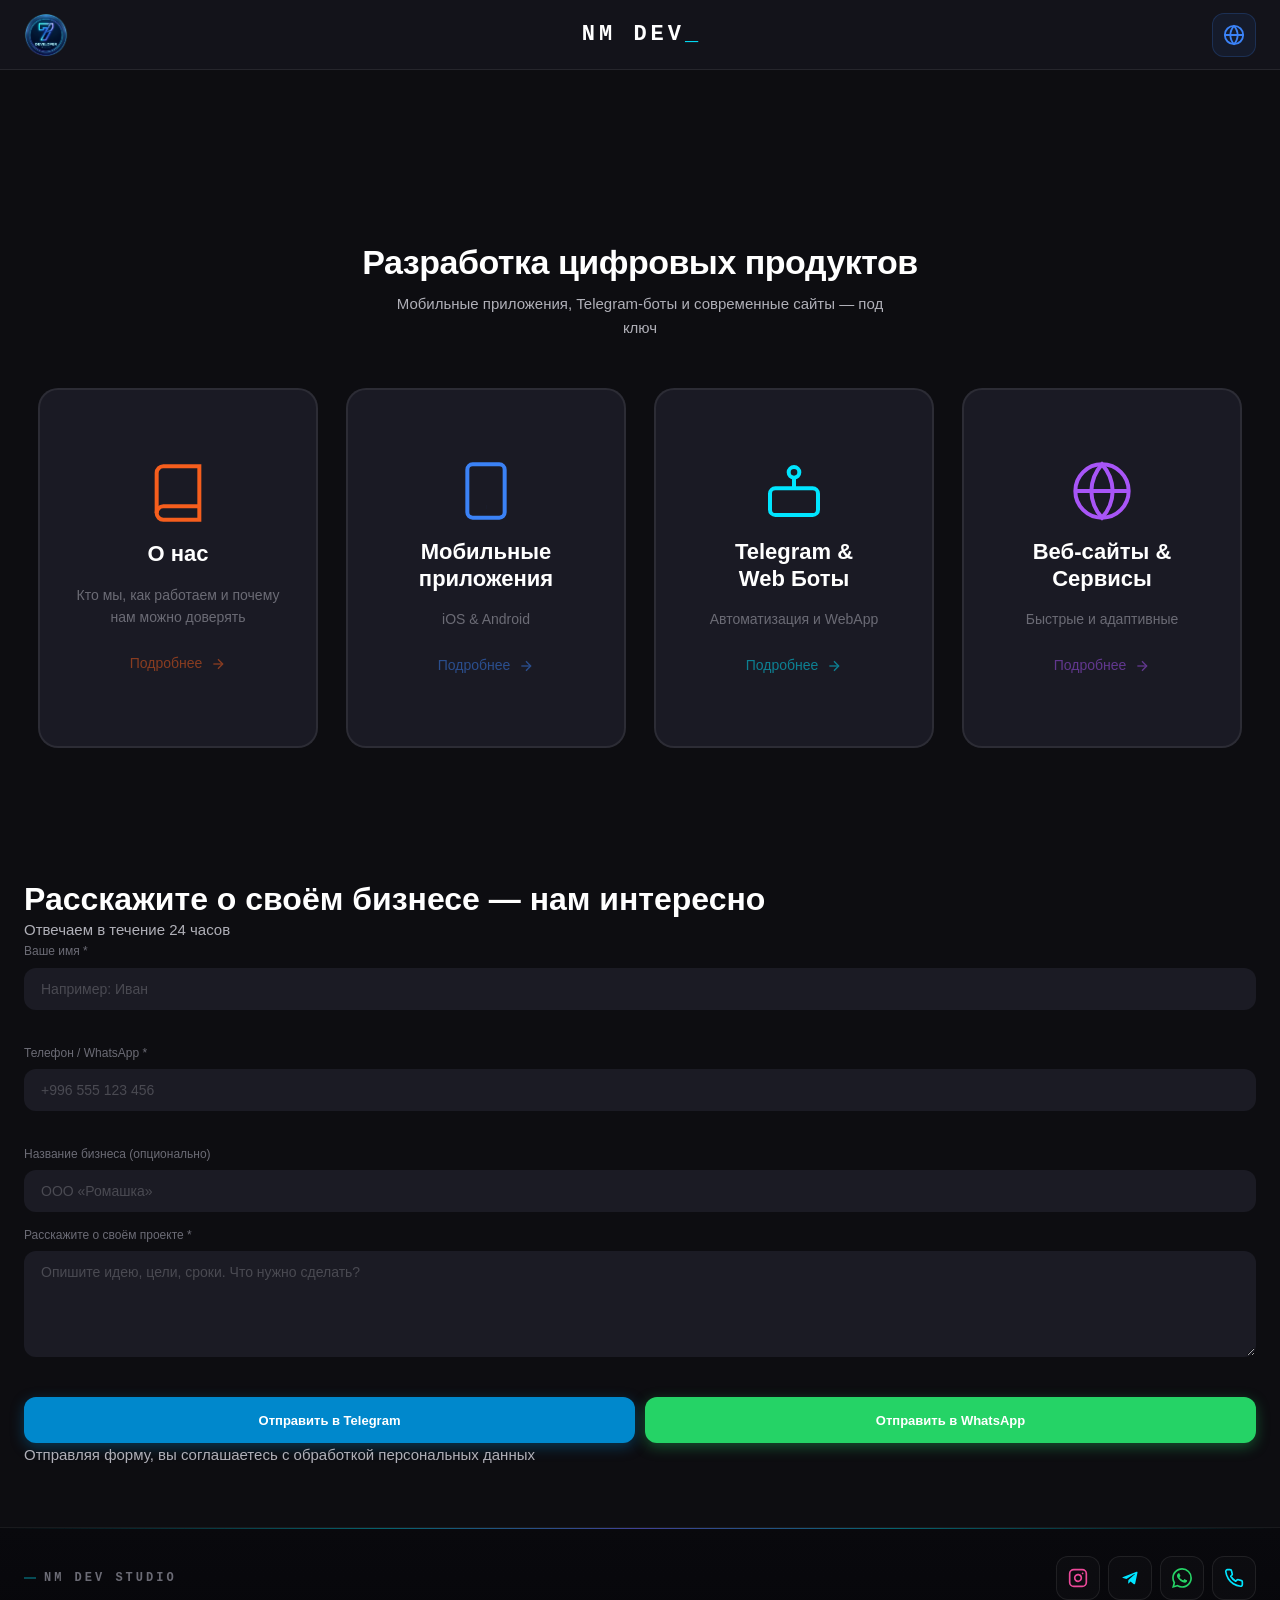
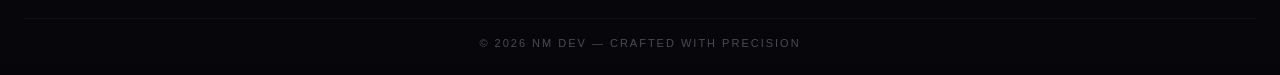
==== commit cf865365: "Update contact form: remove hero, add i18n translations" ====
--- a/index.html
+++ b/index.html
@@ -43,6 +43,15 @@
       content="Мобильные приложения, Telegram-боты и современные сайты — под ключ."
     />
     <meta name="twitter:image" content="https://nmdebug.com/assets/logo.png" />
+
+    <!-- Google Search Console verification -->
+    <meta
+      name="google-site-verification"
+      content="uITsm1VmWBfDrqtY0KKOXnNnbkf5jP0d5AJnN4bw2E"
+    />
+
+    <!-- Yandex Webmaster verification -->
+    <meta name="yandex-verification" content="9ddb2e425f783989" />
 
     <!-- Favicon -->
     <link rel="icon" type="image/png" href="assets/logo.png" />
@@ -77,6 +86,9 @@
       <div id="header-slot"></div>
 
       <main class="main-content">
+        <!-- ==================================================
+             4 КАРТОЧКИ
+             ================================================== -->
         <section class="home container">
           <h1 class="home__title" data-i18n="home_title">
             Разработка цифровых продуктов
@@ -217,6 +229,131 @@
             </a>
           </div>
         </section>
+
+        <!-- ==================================================
+             ФОРМА ОБРАТНОЙ СВЯЗИ
+             ================================================== -->
+        <section class="contact container">
+          <div class="contact__card">
+            <div class="contact__header">
+              <h2 class="contact__title" data-i18n="contact_title">
+                Расскажите о своём бизнесе — нам интересно
+              </h2>
+              <p class="contact__subtitle" data-i18n="contact_subtitle">
+                Отвечаем в течение 24 часов
+              </p>
+            </div>
+
+            <form class="contact__form" id="contactForm" novalidate>
+              <div class="field">
+                <label
+                  class="field__label"
+                  for="cName"
+                  data-i18n="contact_name"
+                >
+                  Ваше имя *
+                </label>
+                <input
+                  type="text"
+                  id="cName"
+                  name="name"
+                  class="field__input"
+                  placeholder="Например: Иван"
+                  required
+                />
+                <div class="field__error" data-error-for="name"></div>
+              </div>
+
+              <div class="field">
+                <label
+                  class="field__label"
+                  for="cPhone"
+                  data-i18n="contact_phone"
+                >
+                  Телефон / WhatsApp *
+                </label>
+                <input
+                  type="tel"
+                  id="cPhone"
+                  name="phone"
+                  class="field__input"
+                  placeholder="+996 555 123 456"
+                  required
+                />
+                <div class="field__error" data-error-for="phone"></div>
+              </div>
+
+              <div class="field">
+                <label
+                  class="field__label"
+                  for="cCompany"
+                  data-i18n="contact_company"
+                >
+                  Название бизнеса (опционально)
+                </label>
+                <input
+                  type="text"
+                  id="cCompany"
+                  name="company"
+                  class="field__input"
+                  placeholder="ООО «Ромашка»"
+                />
+              </div>
+
+              <div class="field">
+                <label
+                  class="field__label"
+                  for="cMessage"
+                  data-i18n="contact_message"
+                >
+                  Расскажите о своём проекте *
+                </label>
+                <textarea
+                  id="cMessage"
+                  name="message"
+                  class="field__textarea"
+                  rows="5"
+                  placeholder="Опишите идею, цели, сроки. Что нужно сделать?"
+                  required
+                ></textarea>
+                <div class="field__error" data-error-for="message"></div>
+              </div>
+
+              <div class="modal__actions" style="margin-top: 20px">
+                <button
+                  type="button"
+                  class="btn btn--telegram btn--full"
+                  id="contactSendTelegram"
+                  data-i18n="contact_send_telegram"
+                >
+                  Отправить в Telegram
+                </button>
+                <button
+                  type="button"
+                  class="btn btn--whatsapp btn--full"
+                  id="contactSendWhatsApp"
+                  data-i18n="contact_send_whatsapp"
+                >
+                  Отправить в WhatsApp
+                </button>
+              </div>
+
+              <p class="contact__privacy" data-i18n="contact_privacy">
+                Отправляя форму, вы соглашаетесь с обработкой персональных
+                данных
+              </p>
+
+              <div
+                class="contact__success"
+                id="contactSuccess"
+                hidden
+                data-i18n="contact_success"
+              >
+                ✅ Спасибо! Мы свяжемся с вами в течение 24 часов.
+              </div>
+            </form>
+          </div>
+        </section>
       </main>
 
       <div id="footer-slot"></div>
@@ -226,6 +363,7 @@
     <script src="js/common.js"></script>
     <script src="js/lang.js"></script>
     <script src="js/home.js"></script>
+    <script src="js/contact.js"></script>
     <script>
       document.addEventListener("DOMContentLoaded", () => {
         initLayout({ typed: true });
@@ -233,6 +371,7 @@
         applyTranslations();
         initTypewriter();
         initTilesEntrance();
+        initContactForm();
       });
     </script>
   </body>
--- a/css/pages.css
+++ b/css/pages.css
@@ -743,4 +743,122 @@
   .modal__actions {
     grid-template-columns: 1fr;
   }
-}
+
+
+  
+  /* ============================================================
+   CONTACT — форма обратной связи
+   ============================================================ */
+  .contact {
+    padding: 60px 0 40px;
+  }
+
+  .contact__card {
+    max-width: 700px;
+    margin: 0 auto;
+    padding: 40px 36px;
+    background: linear-gradient(135deg, #17171f 0%, #0f0f16 100%);
+    border: 1.5px solid rgba(0, 229, 255, 0.25);
+    border-radius: var(--radius-xl);
+    box-shadow: 0 20px 60px -20px rgba(0, 229, 255, 0.2);
+  }
+
+  .contact__header {
+    text-align: center;
+    margin-bottom: 28px;
+  }
+
+  .contact__title {
+    font-size: clamp(20px, 2.5vw, 26px);
+    font-weight: 700;
+    color: var(--text-main);
+    margin-bottom: 8px;
+    line-height: 1.3;
+  }
+
+  .contact__subtitle {
+    font-size: 13px;
+    color: var(--accent-cyan);
+    font-weight: 500;
+  }
+
+  .contact__form {
+    display: flex;
+    flex-direction: column;
+    gap: 4px;
+  }
+
+  .contact__privacy {
+    margin-top: 14px;
+    font-size: 11px;
+    color: var(--text-faint);
+    text-align: center;
+    line-height: 1.4;
+  }
+
+  .contact__success {
+    margin-top: 16px;
+    padding: 14px 18px;
+    background: rgba(34, 197, 94, 0.12);
+    border: 1px solid rgba(34, 197, 94, 0.4);
+    border-radius: var(--radius-md);
+    color: #86efac;
+    font-size: 14px;
+    font-weight: 500;
+    text-align: center;
+    animation: fadeIn 0.4s ease;
+  }
+
+  @keyframes fadeIn {
+    from {
+      opacity: 0;
+      transform: translateY(-6px);
+    }
+    to {
+      opacity: 1;
+      transform: translateY(0);
+    }
+  }
+
+  /* Мобильная адаптация */
+  @media (max-width: 900px) {
+    .hero {
+      grid-template-columns: 1fr;
+      gap: 28px;
+      padding: 24px 0 40px;
+    }
+
+    .code-window__body {
+      min-height: 240px;
+      font-size: 13px;
+    }
+
+    .hero__right {
+      min-height: 320px;
+    }
+
+    .contact__card {
+      padding: 28px 22px;
+    }
+  }
+
+  @media (max-width: 480px) {
+    .code-window__body {
+      padding: 16px 14px;
+      font-size: 12px;
+      min-height: 200px;
+    }
+
+    .hero-card {
+      padding: 28px 20px;
+    }
+
+    .hero-card__icon {
+      width: 52px;
+      height: 52px;
+    }
+    .hero-card__title {
+      font-size: 18px;
+    }
+  }
+}
